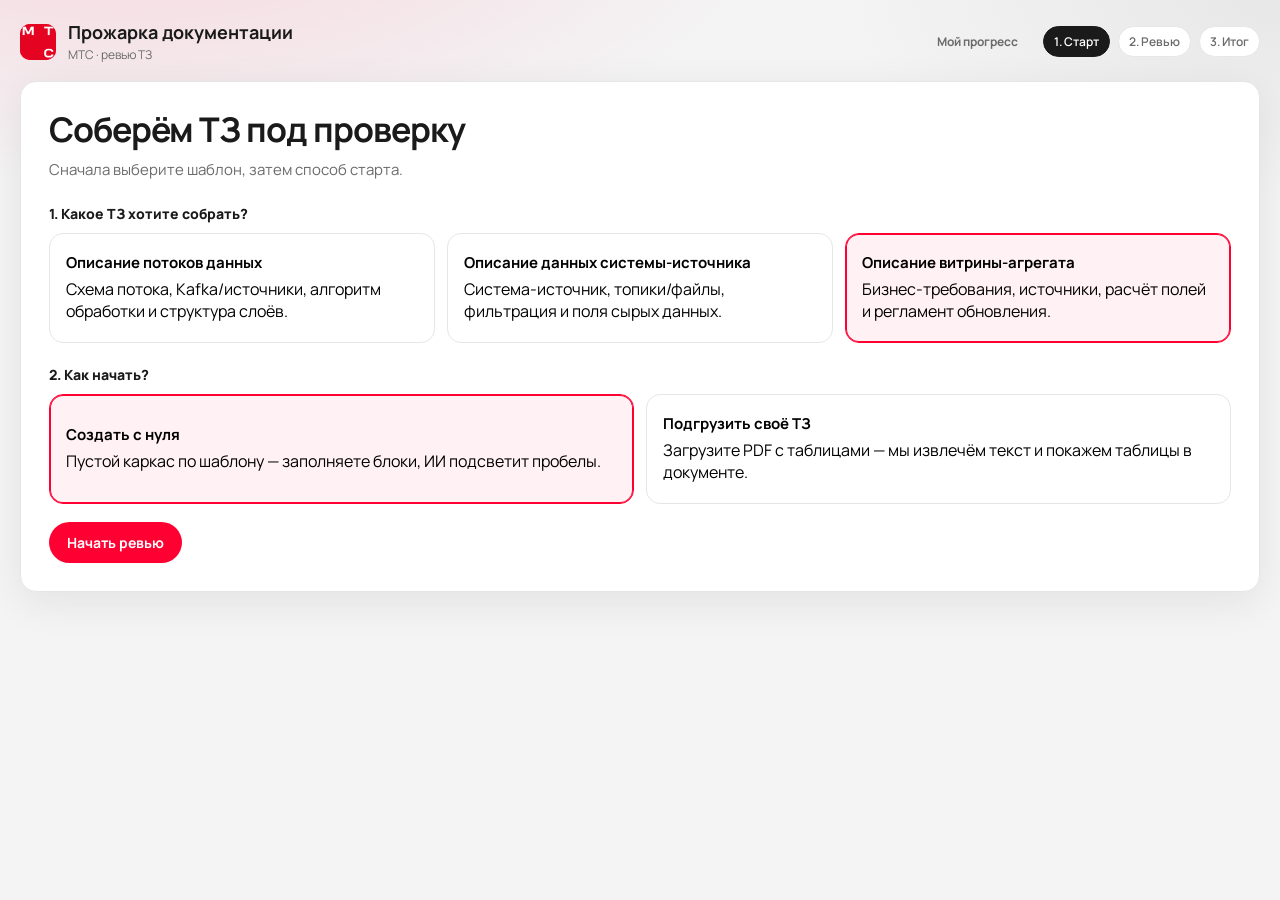
==== web/index.html @ af445e8f "Add HTML prototype for TZ review and analyst progress. Prototype-only branch with web UI, dataset, a" ====
<!DOCTYPE html>
<html lang="ru">
<head>
  <meta charset="UTF-8" />
  <meta name="viewport" content="width=device-width, initial-scale=1" />
  <title>МТС · Прожарка документации</title>
  <link rel="preconnect" href="https://fonts.googleapis.com" />
  <link rel="preconnect" href="https://fonts.gstatic.com" crossorigin />
  <link href="https://fonts.googleapis.com/css2?family=Manrope:wght@400;500;600;700;800&family=Source+Serif+4:opsz,wght@8..60,400;8..60,600&display=swap" rel="stylesheet" />
  <link rel="stylesheet" href="css/mts.css?v=9" />
</head>
<body>
  <div id="app">
    <!-- rendered by js -->
  </div>
  <script src="vendor/pdf.min.js"></script>
  <script>
    window.pdfjsLib = window.pdfjsLib || window["pdfjs-dist/build/pdf"] || window.pdfjsLib;
    if (window.pdfjsLib) {
      pdfjsLib.GlobalWorkerOptions.workerSrc = "vendor/pdf.worker.min.js";
    }
  </script>
  <script src="js/autofix.js?v=9"></script>
  <script src="js/analyzer.js?v=9"></script>
  <script src="js/pdf_import.js?v=9"></script>
  <script src="js/pdf_export.js?v=9"></script>
  <script src="js/learning.js?v=9"></script>
  <script src="js/app.js?v=10"></script>
</body>
</html>
---- web/css/mts.css ----
:root {
  --mts-red: #ff0032;
  --mts-red-dark: #d6002a;
  --mts-black: #1a1a1a;
  --mts-ink: #2b2b2b;
  --mts-muted: #6b6b6b;
  --mts-line: #e6e6e6;
  --mts-bg: #f4f4f5;
  --mts-paper: #ffffff;
  --mts-soft: #fff1f4;
  --shadow: 0 10px 40px rgba(26, 26, 26, 0.08);
  --radius: 16px;
  --font-ui: "Manrope", system-ui, sans-serif;
  --font-doc: "Source Serif 4", Georgia, serif;
}

* { box-sizing: border-box; }
html, body {
  margin: 0;
  min-height: 100%;
  background:
    radial-gradient(1200px 500px at 10% -10%, rgba(255, 0, 50, 0.12), transparent 55%),
    radial-gradient(900px 400px at 100% 0%, rgba(26, 26, 26, 0.06), transparent 50%),
    var(--mts-bg);
  color: var(--mts-black);
  font-family: var(--font-ui);
}

button, input, select, textarea { font: inherit; }
button { cursor: pointer; }
a { color: var(--mts-red); }

#app { min-height: 100vh; }

.shell {
  max-width: 1280px;
  margin: 0 auto;
  padding: 20px 20px 40px;
}

.topbar {
  display: flex;
  align-items: center;
  justify-content: space-between;
  gap: 16px;
  margin-bottom: 18px;
}

.brand {
  display: flex;
  align-items: center;
  gap: 12px;
}
.brand-mark {
  width: 36px;
  height: 36px;
  border-radius: 10px;
  overflow: hidden;
  flex-shrink: 0;
  background: var(--mts-red);
  display: block;
}
.brand-mark img {
  width: 100%;
  height: 100%;
  object-fit: cover;
  display: block;
}
.brand h1 {
  margin: 0;
  font-size: 18px;
  font-weight: 700;
}
.brand p {
  margin: 2px 0 0;
  color: var(--mts-muted);
  font-size: 12px;
}

.steps {
  display: flex;
  gap: 8px;
  flex-wrap: wrap;
}
.step-pill {
  padding: 6px 10px;
  border-radius: 999px;
  background: #fff;
  border: 1px solid var(--mts-line);
  color: var(--mts-muted);
  font-size: 12px;
  font-weight: 600;
}
.step-pill.active {
  background: var(--mts-black);
  border-color: var(--mts-black);
  color: #fff;
}
.step-pill.done {
  border-color: var(--mts-red);
  color: var(--mts-red);
}

.card {
  background: var(--mts-paper);
  border: 1px solid var(--mts-line);
  border-radius: var(--radius);
  box-shadow: var(--shadow);
}

.hero {
  padding: 28px;
  display: grid;
  grid-template-columns: 1.2fr 0.8fr;
  gap: 24px;
}
@media (max-width: 900px) {
  .hero { grid-template-columns: 1fr; }
}

.eyebrow {
  display: inline-flex;
  align-items: center;
  gap: 8px;
  padding: 4px 10px;
  border-radius: 999px;
  background: var(--mts-soft);
  color: var(--mts-red-dark);
  font-size: 12px;
  font-weight: 700;
  margin-bottom: 12px;
}
.hero h2 {
  margin: 0 0 10px;
  font-size: 34px;
  line-height: 1.15;
  letter-spacing: -0.03em;
}
.hero .lead {
  margin: 0 0 22px;
  color: var(--mts-muted);
  font-size: 15px;
  line-height: 1.5;
  max-width: 52ch;
}

.hero-single { grid-template-columns: 1fr; }
.type-grid {
  display: grid;
  grid-template-columns: repeat(3, 1fr);
  gap: 12px;
  margin: 8px 0 4px;
}
@media (max-width: 900px) {
  .type-grid { grid-template-columns: 1fr; }
}
.type-card {
  text-align: left;
  border: 1px solid var(--mts-line);
  background: #fff;
  border-radius: 14px;
  padding: 16px;
  transition: border-color .15s, transform .15s, background .15s;
  min-height: 110px;
}
.type-card:hover { border-color: #ff99ad; transform: translateY(-1px); }
.type-card.selected {
  border-color: var(--mts-red);
  background: var(--mts-soft);
  box-shadow: inset 0 0 0 1px var(--mts-red);
}
.type-card strong {
  display: block;
  margin-bottom: 6px;
  font-size: 15px;
  line-height: 1.3;
}
.type-grid-2 { grid-template-columns: repeat(2, 1fr); }
@media (max-width: 900px) {
  .type-grid-2 { grid-template-columns: 1fr; }
}
.section-label {
  margin: 22px 0 10px;
  font-size: 14px;
  font-weight: 800;
  color: var(--mts-black);
}

.doc-table {
  width: 100%;
  border-collapse: collapse;
  font-family: var(--font-ui);
  font-size: 12.5px;
  margin: 10px 0 14px;
  background: #fff;
}
.doc-table th,
.doc-table td {
  border: 1px solid #e2e2e2;
  padding: 8px 10px;
  vertical-align: top;
  text-align: left;
}
.doc-table th {
  background: #f7f7f8;
  font-weight: 700;
  color: var(--mts-black);
}
.doc-table tr:nth-child(even) td { background: #fcfcfd; }
.table-wrap {
  overflow-x: auto;
  margin: 8px 0 12px;
  border-radius: 8px;
}
.body-text {
  white-space: pre-wrap;
  font-family: var(--font-doc);
  font-size: 14.5px;
}
.missing-body {
  font-family: var(--font-ui);
  font-size: 13px;
  color: var(--mts-red-dark);
  font-style: italic;
  background: var(--mts-soft);
  padding: 10px 12px;
  border-radius: 8px;
}

.sample-grid {
  display: grid;
  gap: 10px;
}
.sample-card {
  text-align: left;
  border: 1px solid var(--mts-line);
  background: #fff;
  border-radius: 12px;
  padding: 14px 14px;
  transition: border-color .15s, transform .15s;
}
.sample-card:hover { border-color: #ff99ad; transform: translateY(-1px); }
.sample-card.selected {
  border-color: var(--mts-red);
  background: var(--mts-soft);
  box-shadow: inset 0 0 0 1px var(--mts-red);
}
.sample-card strong { display: block; margin-bottom: 4px; }
.sample-card span { color: var(--mts-muted); font-size: 12px; }

.upload-box {
  border: 1px dashed #d0d0d0;
  border-radius: 12px;
  padding: 16px;
  background: #fafafa;
}
.upload-box label {
  display: block;
  font-size: 13px;
  font-weight: 600;
  margin-bottom: 8px;
}
.upload-box textarea {
  width: 100%;
  min-height: 120px;
  border: 1px solid var(--mts-line);
  border-radius: 10px;
  padding: 10px 12px;
  resize: vertical;
}

.sev-hint {
  margin: -4px 0 10px;
  font-size: 13px;
  color: var(--mts-muted);
}
.sev-grid {
  display: grid;
  grid-template-columns: repeat(3, minmax(0, 1fr));
  gap: 10px;
}
@media (max-width: 860px) {
  .sev-grid { grid-template-columns: 1fr; }
}
.sev-card {
  display: grid;
  grid-template-columns: 18px 1fr;
  grid-template-rows: auto auto;
  column-gap: 10px;
  row-gap: 2px;
  align-items: start;
  padding: 12px 14px;
  border: 1px solid var(--mts-line);
  border-radius: 12px;
  background: #fff;
  cursor: pointer;
  transition: border-color .15s, background .15s, box-shadow .15s;
}
.sev-card input {
  grid-row: 1 / span 2;
  margin-top: 3px;
  accent-color: var(--mts-red);
  width: 16px;
  height: 16px;
}
.sev-card .sev-title {
  font-size: 13px;
  font-weight: 800;
  color: var(--mts-black);
}
.sev-card .sev-desc {
  grid-column: 2;
  font-size: 12px;
  color: var(--mts-muted);
  line-height: 1.35;
}
.sev-card.selected {
  border-color: var(--mts-red);
  background: var(--mts-soft);
  box-shadow: inset 0 0 0 1px var(--mts-red);
}

.btn-row { display: flex; gap: 10px; flex-wrap: wrap; margin-top: 18px; }
.btn {
  border: 0;
  border-radius: 999px;
  padding: 11px 18px;
  font-weight: 700;
  font-size: 14px;
}
.btn-primary { background: var(--mts-red); color: #fff; }
.btn-primary:hover { background: var(--mts-red-dark); }
.btn-primary:disabled { opacity: .45; cursor: not-allowed; }
.btn-secondary {
  background: #fff;
  color: var(--mts-black);
  border: 1px solid var(--mts-line);
}
.btn-ghost {
  background: transparent;
  color: var(--mts-muted);
  border: 1px solid transparent;
}
.btn-sm {
  padding: 7px 12px;
  font-size: 12px;
  border-radius: 8px;
}

.form-grid {
  display: grid;
  grid-template-columns: 1fr 1fr;
  gap: 14px;
  padding: 24px;
}
@media (max-width: 700px) { .form-grid { grid-template-columns: 1fr; } }
.field label {
  display: block;
  font-size: 12px;
  font-weight: 700;
  margin-bottom: 6px;
  color: var(--mts-muted);
}
.field select {
  width: 100%;
  border: 1px solid var(--mts-line);
  border-radius: 10px;
  padding: 10px 12px;
  background: #fff;
}

/* ===== Review layout ===== */
.review-shell { padding: 12px 12px 24px; max-width: 1440px; margin: 0 auto; }

.statusbar {
  display: flex;
  align-items: center;
  justify-content: space-between;
  gap: 12px;
  flex-wrap: wrap;
  background: #fff;
  border: 1px solid var(--mts-line);
  border-radius: 14px;
  padding: 10px 14px;
  margin-bottom: 12px;
  box-shadow: var(--shadow);
}
.status-left { display: flex; gap: 8px; flex-wrap: wrap; align-items: center; }
.chip {
  display: inline-flex;
  align-items: center;
  gap: 6px;
  padding: 5px 10px;
  border-radius: 999px;
  background: #f3f3f3;
  font-size: 12px;
  font-weight: 700;
}
.chip.critical { background: #ffe5ea; color: var(--mts-red-dark); }
.chip.ok { background: #e8f8ef; color: #0f7a3c; }
.status-actions { display: flex; gap: 8px; align-items: center; }

.workspace {
  display: grid;
  grid-template-columns: minmax(0, 1fr) 340px;
  gap: 0;
  min-height: calc(100vh - 110px);
  border: 1px solid var(--mts-line);
  border-radius: 16px;
  overflow: hidden;
  background: #fff;
  box-shadow: var(--shadow);
}
@media (max-width: 980px) {
  .workspace { grid-template-columns: 1fr; min-height: auto; }
}

.doc-pane {
  background: #f7f7f8;
  padding: 18px;
  overflow: auto;
  max-height: calc(100vh - 110px);
}
.doc-paper {
  max-width: 780px;
  margin: 0 auto;
  background: #fff;
  min-height: 100%;
  padding: 28px 36px 48px;
  box-shadow: 0 1px 0 rgba(0,0,0,.04);
  font-family: var(--font-doc);
  color: var(--mts-ink);
  line-height: 1.45;
}
.doc-paper .doc-title {
  font-family: var(--font-ui);
  font-size: 18px;
  font-weight: 800;
  margin: 0 0 16px;
  padding-bottom: 10px;
  border-bottom: 2px solid var(--mts-red);
}
.doc-section { margin-bottom: 16px; }
.doc-section h3 {
  font-family: var(--font-ui);
  font-size: 14px;
  margin: 0 0 6px;
  color: var(--mts-black);
}
.doc-section .body { white-space: pre-wrap; font-size: 14.5px; }
.doc-section.missing .body {
  font-family: var(--font-ui);
  font-size: 13px;
  color: var(--mts-red-dark);
  font-style: italic;
  background: var(--mts-soft);
  padding: 10px 12px;
  border-radius: 8px;
}
mark.cmt {
  background: #ffe08a;
  border-bottom: 2px solid #f0b429;
  padding: 0 1px;
  cursor: pointer;
}
mark.cmt.active { background: #ffd24d; outline: 2px solid rgba(255,0,50,.25); }
sup.cmt-num {
  font-family: var(--font-ui);
  font-size: 10px;
  font-weight: 800;
  color: var(--mts-red);
  margin-left: 2px;
  cursor: pointer;
}

.comments-pane {
  background: #f3f3f5;
  border-left: 1px solid var(--mts-line);
  display: flex;
  flex-direction: column;
  max-height: calc(100vh - 110px);
}
.comments-head {
  padding: 12px 14px;
  border-bottom: 1px solid var(--mts-line);
  background: #fff;
  font-size: 13px;
  font-weight: 800;
}
.comments-head-row {
  display: flex;
  align-items: center;
  justify-content: space-between;
  gap: 8px;
}
.fix-progress-label {
  font-size: 12px;
  font-weight: 800;
  color: var(--mts-red);
  font-variant-numeric: tabular-nums;
}
.fix-progress {
  margin-top: 8px;
  height: 6px;
  border-radius: 999px;
  background: #ececee;
  overflow: hidden;
}
.fix-progress-fill {
  height: 100%;
  border-radius: 999px;
  background: linear-gradient(90deg, #ff0032, #ff5a7a);
  transition: width .25s ease;
  min-width: 0;
}
.fix-progress-caption {
  margin-top: 5px;
  font-size: 11px;
  font-weight: 600;
  color: var(--mts-muted);
}
.comments-filters {
  display: flex;
  gap: 6px;
  padding: 10px 12px;
  border-bottom: 1px solid var(--mts-line);
  flex-wrap: wrap;
}
.filter-btn {
  border: 1px solid var(--mts-line);
  background: #fff;
  border-radius: 999px;
  padding: 5px 10px;
  font-size: 11px;
  font-weight: 700;
  color: var(--mts-muted);
}
.filter-btn.active {
  background: var(--mts-black);
  border-color: var(--mts-black);
  color: #fff;
}
.comments-list {
  overflow: auto;
  padding: 10px;
  flex: 1;
}

.comment {
  position: relative;
  background: #fff;
  border: 1px solid var(--mts-line);
  border-left: 3px solid #f0b429;
  border-radius: 10px;
  padding: 10px 34px 10px 11px;
  margin-bottom: 8px;
  transition: box-shadow .15s, border-color .15s;
}
.comment-locate {
  position: absolute;
  top: 8px;
  right: 8px;
  width: 26px;
  height: 26px;
  border: 1px solid var(--mts-line);
  border-radius: 8px;
  background: #fff;
  color: var(--mts-muted);
  display: grid;
  place-items: center;
  padding: 0;
  transition: color .15s, border-color .15s, background .15s;
}
.comment-locate:hover {
  color: var(--mts-red);
  border-color: #ffb3c2;
  background: var(--mts-soft);
}
.doc-section.flash-locate {
  outline: 2px solid rgba(255, 0, 50, 0.35);
  outline-offset: 4px;
  border-radius: 8px;
}
.comment.red { border-left-color: #ff0032; }
.comment.orange { border-left-color: #ff8a00; }
.comment.yellow { border-left-color: #e6b800; }
.comment.green { border-left-color: #18a058; }
.comment.active {
  box-shadow: 0 0 0 2px rgba(255,0,50,.18);
  border-color: #ffb3c2;
}
.comment.done { opacity: .55; }
.comment .meta {
  display: flex;
  gap: 6px;
  align-items: center;
  flex-wrap: wrap;
  font-size: 11px;
  color: var(--mts-muted);
  margin-bottom: 4px;
}
.comment .num {
  width: 18px; height: 18px;
  border-radius: 50%;
  background: var(--mts-red);
  color: #fff;
  display: inline-grid;
  place-items: center;
  font-size: 10px;
  font-weight: 800;
}
.doneness {
  padding: 1px 7px;
  border-radius: 999px;
  font-weight: 700;
  font-size: 10px;
  background: #f3f3f3;
}
.doneness.well_done { background: #ffe5ea; color: #b00020; }
.doneness.medium { background: #ffe8cc; color: #9a3412; }
.doneness.medium_rare { background: #fff3bf; color: #8a6d00; }
.doneness.rare { background: #e7f8ee; color: #0f7a3c; }
.comment h4 {
  margin: 0 0 4px;
  font-size: 13px;
}
.comment .problem { font-size: 12.5px; line-height: 1.35; margin: 0 0 6px; }
.comment details {
  font-size: 12px;
  color: var(--mts-muted);
  margin-bottom: 8px;
}
.comment summary { cursor: pointer; color: var(--mts-red); font-weight: 600; }
.comment-actions { display: flex; gap: 6px; flex-wrap: wrap; }

.btn.is-on {
  background: var(--mts-black);
  color: #fff;
  border-color: var(--mts-black);
}

.doc-paper.is-editing {
  outline: 2px solid rgba(255, 0, 50, 0.25);
  outline-offset: -2px;
}

.doc-editor {
  display: block;
  width: 100%;
  min-height: calc(100vh - 220px);
  border: 0;
  outline: none;
  resize: vertical;
  padding: 0;
  margin: 0;
  background: transparent;
  font-family: var(--font-doc);
  font-size: 14.5px;
  line-height: 1.45;
  color: var(--mts-ink);
  white-space: pre-wrap;
}

.toast {
  position: fixed;
  right: 18px;
  bottom: 18px;
  z-index: 60;
  background: var(--mts-black);
  color: #fff;
  padding: 10px 14px;
  border-radius: 10px;
  font-size: 13px;
  font-weight: 600;
  box-shadow: var(--shadow);
  max-width: min(360px, calc(100vw - 32px));
}

/* Diff modal */
.modal-backdrop {
  position: fixed; inset: 0;
  background: rgba(26,26,26,.45);
  display: grid;
  place-items: center;
  padding: 16px;
  z-index: 50;
}
.modal {
  width: min(720px, 100%);
  background: #fff;
  border-radius: 16px;
  padding: 18px;
  box-shadow: var(--shadow);
}
.modal h3 { margin: 0 0 8px; }
.diff {
  display: grid;
  grid-template-columns: 1fr 1fr;
  gap: 10px;
  margin: 12px 0 16px;
}
@media (max-width: 700px) { .diff { grid-template-columns: 1fr; } }
.diff-col {
  border: 1px solid var(--mts-line);
  border-radius: 10px;
  padding: 10px;
  background: #fafafa;
  font-size: 12px;
  white-space: pre-wrap;
  max-height: 240px;
  overflow: auto;
  font-family: ui-monospace, SFMono-Regular, Menlo, monospace;
}
.diff-col.before { border-top: 3px solid #999; }
.diff-col.after { border-top: 3px solid var(--mts-red); background: #fff7f9; }
.diff-label { font-family: var(--font-ui); font-weight: 700; font-size: 11px; color: var(--mts-muted); margin-bottom: 6px; }

/* Handoff */
.handoff {
  padding: 28px;
}
.handoff h2 { margin: 0 0 8px; font-size: 28px; letter-spacing: -0.02em; }
.handoff .lead { color: var(--mts-muted); margin-bottom: 18px; }
.stat-row { display: grid; grid-template-columns: repeat(3, 1fr); gap: 10px; margin-bottom: 18px; }
@media (max-width: 700px) { .stat-row { grid-template-columns: 1fr; } }
.stat {
  border: 1px solid var(--mts-line);
  border-radius: 12px;
  padding: 14px;
  background: #fff;
}
.stat .n { font-size: 28px; font-weight: 800; }
.stat .l { color: var(--mts-muted); font-size: 12px; font-weight: 600; }
.list-clean { margin: 0; padding-left: 18px; }
.list-clean li { margin: 6px 0; font-size: 14px; }

.hidden { display: none !important; }

.topbar-right {
  display: flex;
  align-items: center;
  gap: 12px;
  flex-wrap: wrap;
  justify-content: flex-end;
}

/* ===== Learning / Мой прогресс ===== */
.learn-shell { padding-bottom: 48px; }
.demo-banner {
  background: #fff7e8;
  border: 1px solid #f0d9a8;
  color: #7a5a10;
  border-radius: 12px;
  padding: 10px 14px;
  font-size: 13px;
  font-weight: 600;
  margin-bottom: 14px;
}
.learn-filters { padding: 18px 20px; margin-bottom: 14px; }
.learn-filters-grid {
  display: grid;
  grid-template-columns: 1fr 1fr;
  gap: 16px;
}
@media (max-width: 720px) {
  .learn-filters-grid { grid-template-columns: 1fr; }
}
.filter-label {
  font-size: 12px;
  font-weight: 800;
  color: var(--mts-muted);
  margin-bottom: 8px;
  text-transform: uppercase;
  letter-spacing: 0.04em;
}
.seg { display: flex; flex-wrap: wrap; gap: 6px; }
.seg-btn {
  border: 1px solid var(--mts-line);
  background: #fff;
  border-radius: 999px;
  padding: 6px 12px;
  font-size: 12px;
  font-weight: 700;
  color: var(--mts-muted);
}
.seg-btn.active {
  background: var(--mts-black);
  border-color: var(--mts-black);
  color: #fff;
}
.learn-select, .learn-input {
  width: 100%;
  border: 1px solid var(--mts-line);
  border-radius: 10px;
  padding: 10px 12px;
  background: #fff;
  font-size: 13px;
}
.learn-input { max-width: 420px; }
.sev-grid-compact {
  grid-template-columns: repeat(3, minmax(0, 1fr));
}
.sev-grid-compact .sev-card {
  grid-template-columns: 18px 1fr;
  grid-template-rows: auto;
  align-items: center;
}
.sev-grid-compact .sev-card input { grid-row: auto; margin-top: 0; }
.sev-grid-compact .sev-desc { display: none; }

.learn-stats { margin: 0 0 8px; }
.learn-footnote {
  margin: 0 0 18px;
  font-size: 12px;
  color: var(--mts-muted);
  line-height: 1.4;
}
.learn-section { padding: 20px 22px; margin-bottom: 14px; }
.learn-section h2 {
  margin: 0 0 12px;
  font-size: 18px;
  letter-spacing: -0.02em;
}
.learn-section-head {
  display: flex;
  align-items: center;
  justify-content: space-between;
  gap: 12px;
  flex-wrap: wrap;
  margin-bottom: 8px;
}
.learn-section-head h2 { margin: 0; }
.learn-empty {
  padding: 28px 24px;
  text-align: center;
  margin-bottom: 14px;
}
.learn-empty p {
  margin: 0 0 14px;
  color: var(--mts-ink);
  font-size: 15px;
}
.learn-empty-inline {
  margin: 0;
  color: var(--mts-muted);
  font-size: 14px;
  line-height: 1.45;
}

.focus-grid {
  display: grid;
  grid-template-columns: repeat(3, minmax(0, 1fr));
  gap: 12px;
}
@media (max-width: 980px) {
  .focus-grid { grid-template-columns: 1fr; }
}
.focus-card {
  border: 1px solid var(--mts-line);
  border-radius: 14px;
  padding: 14px 14px 12px;
  background: #fafafa;
}
.focus-card h3 {
  margin: 0 0 8px;
  font-size: 15px;
  line-height: 1.3;
}
.focus-meta {
  display: flex;
  flex-wrap: wrap;
  gap: 4px 6px;
  align-items: center;
  font-size: 11px;
  color: var(--mts-muted);
  font-weight: 600;
  margin-bottom: 8px;
}
.focus-count {
  margin: 0 0 8px;
  font-size: 13px;
  font-weight: 700;
}
.focus-rec {
  margin: 0;
  font-size: 13px;
  color: var(--mts-ink);
  line-height: 1.4;
}

.sev-pill {
  display: inline-flex;
  align-items: center;
  padding: 2px 8px;
  border-radius: 999px;
  font-size: 10px;
  font-weight: 800;
  background: #f3f3f3;
}
.sev-pill.well_done { background: #ffe5ea; color: #b00020; }
.sev-pill.medium { background: #ffe8cc; color: #9a3412; }
.sev-pill.rare { background: #e7f8ee; color: #0f7a3c; }
.sev-row { display: flex; flex-wrap: wrap; gap: 4px; justify-content: flex-end; }

.repeat-list { display: flex; flex-direction: column; gap: 8px; }
.repeat-row {
  border: 1px solid var(--mts-line);
  border-radius: 12px;
  background: #fff;
  overflow: hidden;
}
.repeat-head {
  width: 100%;
  display: flex;
  justify-content: space-between;
  gap: 12px;
  align-items: center;
  padding: 12px 14px;
  border: 0;
  background: transparent;
  text-align: left;
}
.repeat-head strong { font-size: 14px; }
.repeat-sub { margin-top: 2px; font-size: 12px; color: var(--mts-muted); font-weight: 600; }
.repeat-body {
  border-top: 1px solid var(--mts-line);
  padding: 8px 10px 10px;
  background: #fafafa;
}
.repeat-finding {
  display: flex;
  justify-content: space-between;
  gap: 12px;
  align-items: flex-start;
  padding: 10px;
  border-radius: 10px;
  background: #fff;
  border: 1px solid var(--mts-line);
  margin-bottom: 6px;
}
.repeat-finding:last-child { margin-bottom: 0; }
.rf-doc { font-size: 13px; font-weight: 800; margin-bottom: 4px; }
.rf-excerpt {
  font-size: 12px;
  color: var(--mts-muted);
  line-height: 1.35;
  display: -webkit-box;
  -webkit-line-clamp: 2;
  -webkit-box-orient: vertical;
  overflow: hidden;
}

.checklist { display: flex; flex-direction: column; gap: 8px; margin: 12px 0; }
.check-item {
  display: flex;
  align-items: flex-start;
  justify-content: space-between;
  gap: 10px;
  padding: 10px 12px;
  border: 1px solid var(--mts-line);
  border-radius: 10px;
  background: #fff;
}
.check-item.done { opacity: .65; }
.check-main {
  display: flex;
  gap: 10px;
  align-items: flex-start;
  flex: 1;
  font-size: 13px;
  line-height: 1.4;
}
.check-main input { margin-top: 2px; accent-color: var(--mts-red); }
.check-main span[contenteditable] {
  outline: none;
  border-radius: 4px;
  min-width: 40px;
}
.check-main span[contenteditable]:focus {
  box-shadow: 0 0 0 2px rgba(255, 0, 50, 0.15);
}

.drawer-backdrop {
  position: fixed;
  inset: 0;
  background: rgba(26, 26, 26, 0.35);
  z-index: 40;
  display: flex;
  justify-content: flex-end;
}
.drawer {
  width: min(440px, 100%);
  height: 100%;
  background: #fff;
  box-shadow: -12px 0 40px rgba(0,0,0,.12);
  display: flex;
  flex-direction: column;
  animation: drawer-in .18s ease-out;
}
@keyframes drawer-in {
  from { transform: translateX(12px); opacity: .6; }
  to { transform: translateX(0); opacity: 1; }
}
.drawer-head {
  display: flex;
  justify-content: space-between;
  gap: 12px;
  align-items: flex-start;
  padding: 18px 18px 12px;
  border-bottom: 1px solid var(--mts-line);
}
.drawer-head h2 {
  margin: 4px 0 0;
  font-size: 18px;
  line-height: 1.25;
}
.drawer-body {
  overflow: auto;
  padding: 16px 18px 28px;
  flex: 1;
}
.drawer-body section { margin-bottom: 16px; }
.drawer-body h3 {
  margin: 0 0 6px;
  font-size: 12px;
  text-transform: uppercase;
  letter-spacing: 0.04em;
  color: var(--mts-muted);
}
.drawer-body p { margin: 0; font-size: 14px; line-height: 1.45; }
.drawer-body .muted { margin-top: 6px; font-size: 12px; color: var(--mts-muted); }
.learn-quote {
  margin: 0;
  padding: 12px 14px;
  background: #f7f7f8;
  border-left: 3px solid var(--mts-red);
  border-radius: 0 10px 10px 0;
  font-family: var(--font-doc);
  font-size: 14px;
  line-height: 1.45;
}
.learn-mark {
  background: #ffe08a;
  padding: 0 2px;
}
.rule-box {
  padding: 12px 14px;
  background: var(--mts-soft);
  border-radius: 10px;
  font-weight: 700;
  font-size: 14px !important;
}
.drawer-status {
  margin: 4px 0 12px;
  font-size: 12px;
  color: var(--mts-muted);
}
.tag-row { display: flex; flex-wrap: wrap; gap: 6px; margin-top: 8px; }
.tag {
  font-size: 11px;
  font-weight: 700;
  padding: 3px 8px;
  border-radius: 999px;
  background: #f3f3f3;
  color: var(--mts-muted);
}
.reject-box {
  margin: 8px 0 12px;
  display: grid;
  gap: 8px;
}
.reject-box textarea {
  width: 100%;
  border: 1px solid var(--mts-line);
  border-radius: 10px;
  padding: 8px 10px;
  resize: vertical;
  font-size: 13px;
}
.eyebrow {
  font-size: 11px;
  font-weight: 800;
  color: var(--mts-red);
  text-transform: uppercase;
  letter-spacing: 0.04em;
}
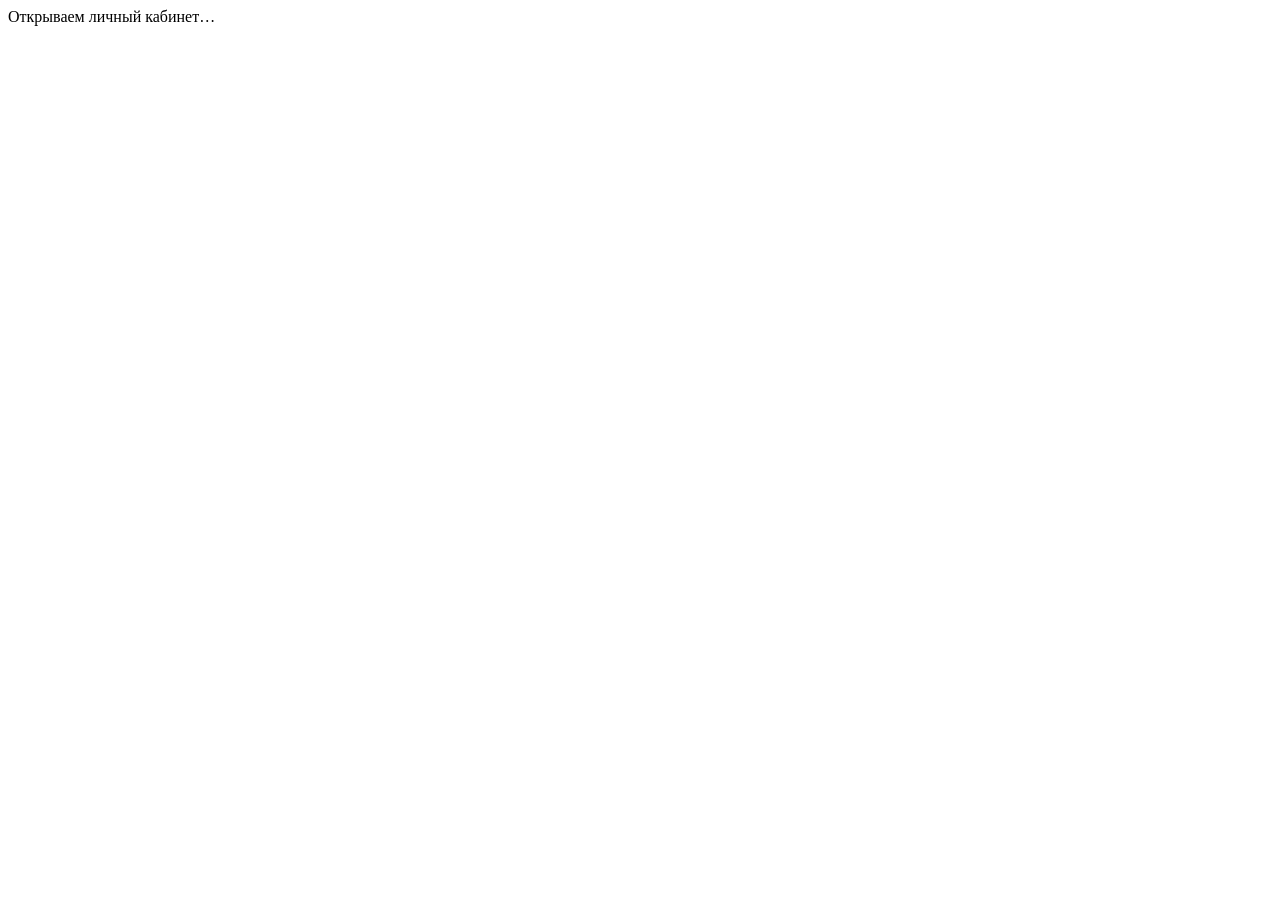
==== commit e85dbbaa: "Replace production Streamlit UI with authenticated HTML application" ====
--- a/web/index.html
+++ b/web/index.html
@@ -1,30 +1,18 @@
-<!DOCTYPE html>
+<!doctype html>
 <html lang="ru">
 <head>
-  <meta charset="UTF-8" />
-  <meta name="viewport" content="width=device-width, initial-scale=1" />
+  <meta charset="UTF-8">
+  <meta name="viewport" content="width=device-width,initial-scale=1">
   <title>МТС · Прожарка документации</title>
-  <link rel="preconnect" href="https://fonts.googleapis.com" />
-  <link rel="preconnect" href="https://fonts.gstatic.com" crossorigin />
-  <link href="https://fonts.googleapis.com/css2?family=Manrope:wght@400;500;600;700;800&family=Source+Serif+4:opsz,wght@8..60,400;8..60,600&display=swap" rel="stylesheet" />
-  <link rel="stylesheet" href="css/mts.css?v=9" />
+  <link rel="icon" href="/assets/mts_logo.png">
+  <link rel="stylesheet" href="/css/mts.css">
+  <link rel="stylesheet" href="/css/production.css">
+  <script src="/js/core.js" defer></script>
+  <script src="/js/app.js" defer></script>
 </head>
 <body>
-  <div id="app">
-    <!-- rendered by js -->
-  </div>
-  <script src="vendor/pdf.min.js"></script>
-  <script>
-    window.pdfjsLib = window.pdfjsLib || window["pdfjs-dist/build/pdf"] || window.pdfjsLib;
-    if (window.pdfjsLib) {
-      pdfjsLib.GlobalWorkerOptions.workerSrc = "vendor/pdf.worker.min.js";
-    }
-  </script>
-  <script src="js/autofix.js?v=9"></script>
-  <script src="js/analyzer.js?v=9"></script>
-  <script src="js/pdf_import.js?v=9"></script>
-  <script src="js/pdf_export.js?v=9"></script>
-  <script src="js/learning.js?v=9"></script>
-  <script src="js/app.js?v=10"></script>
+  <div id="notice" role="alert" hidden></div>
+  <main id="app" aria-live="polite"><div class="boot">Открываем личный кабинет…</div></main>
+  <section id="print-report" aria-hidden="true"></section>
 </body>
 </html>
